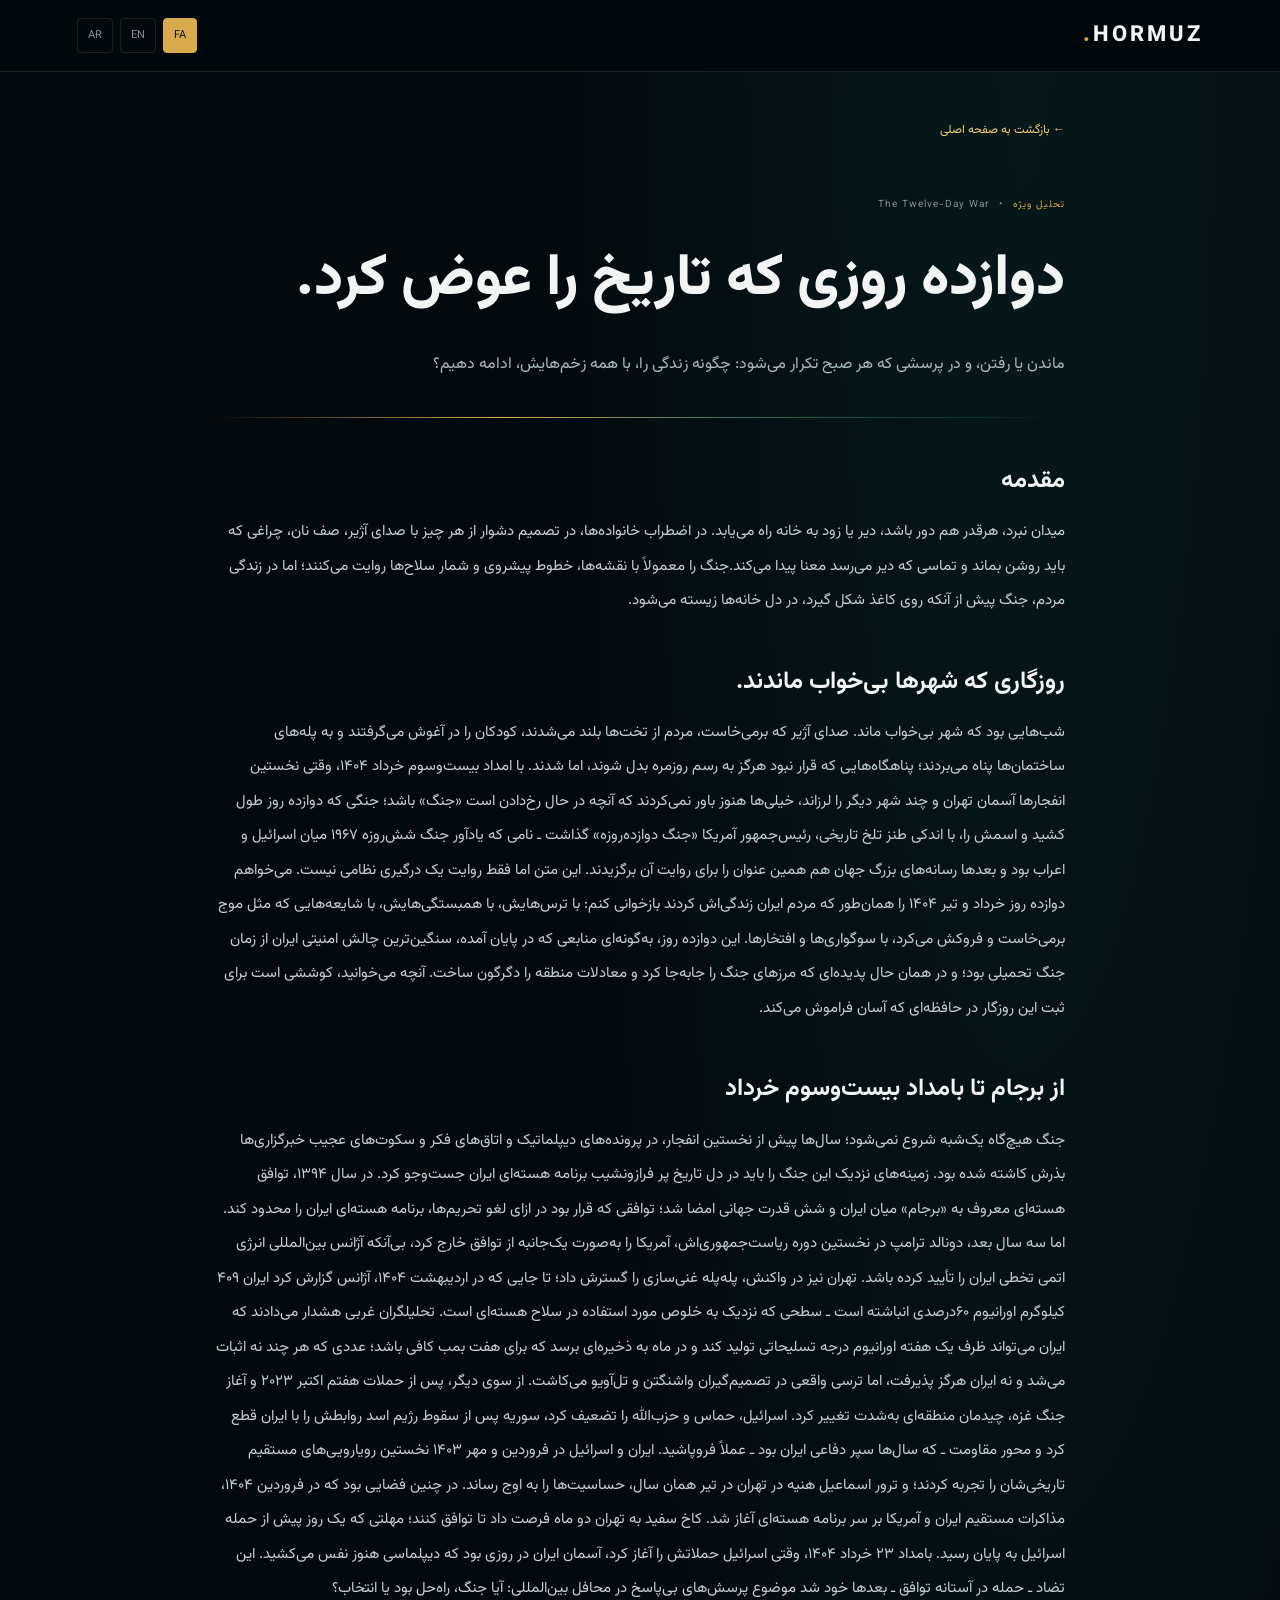
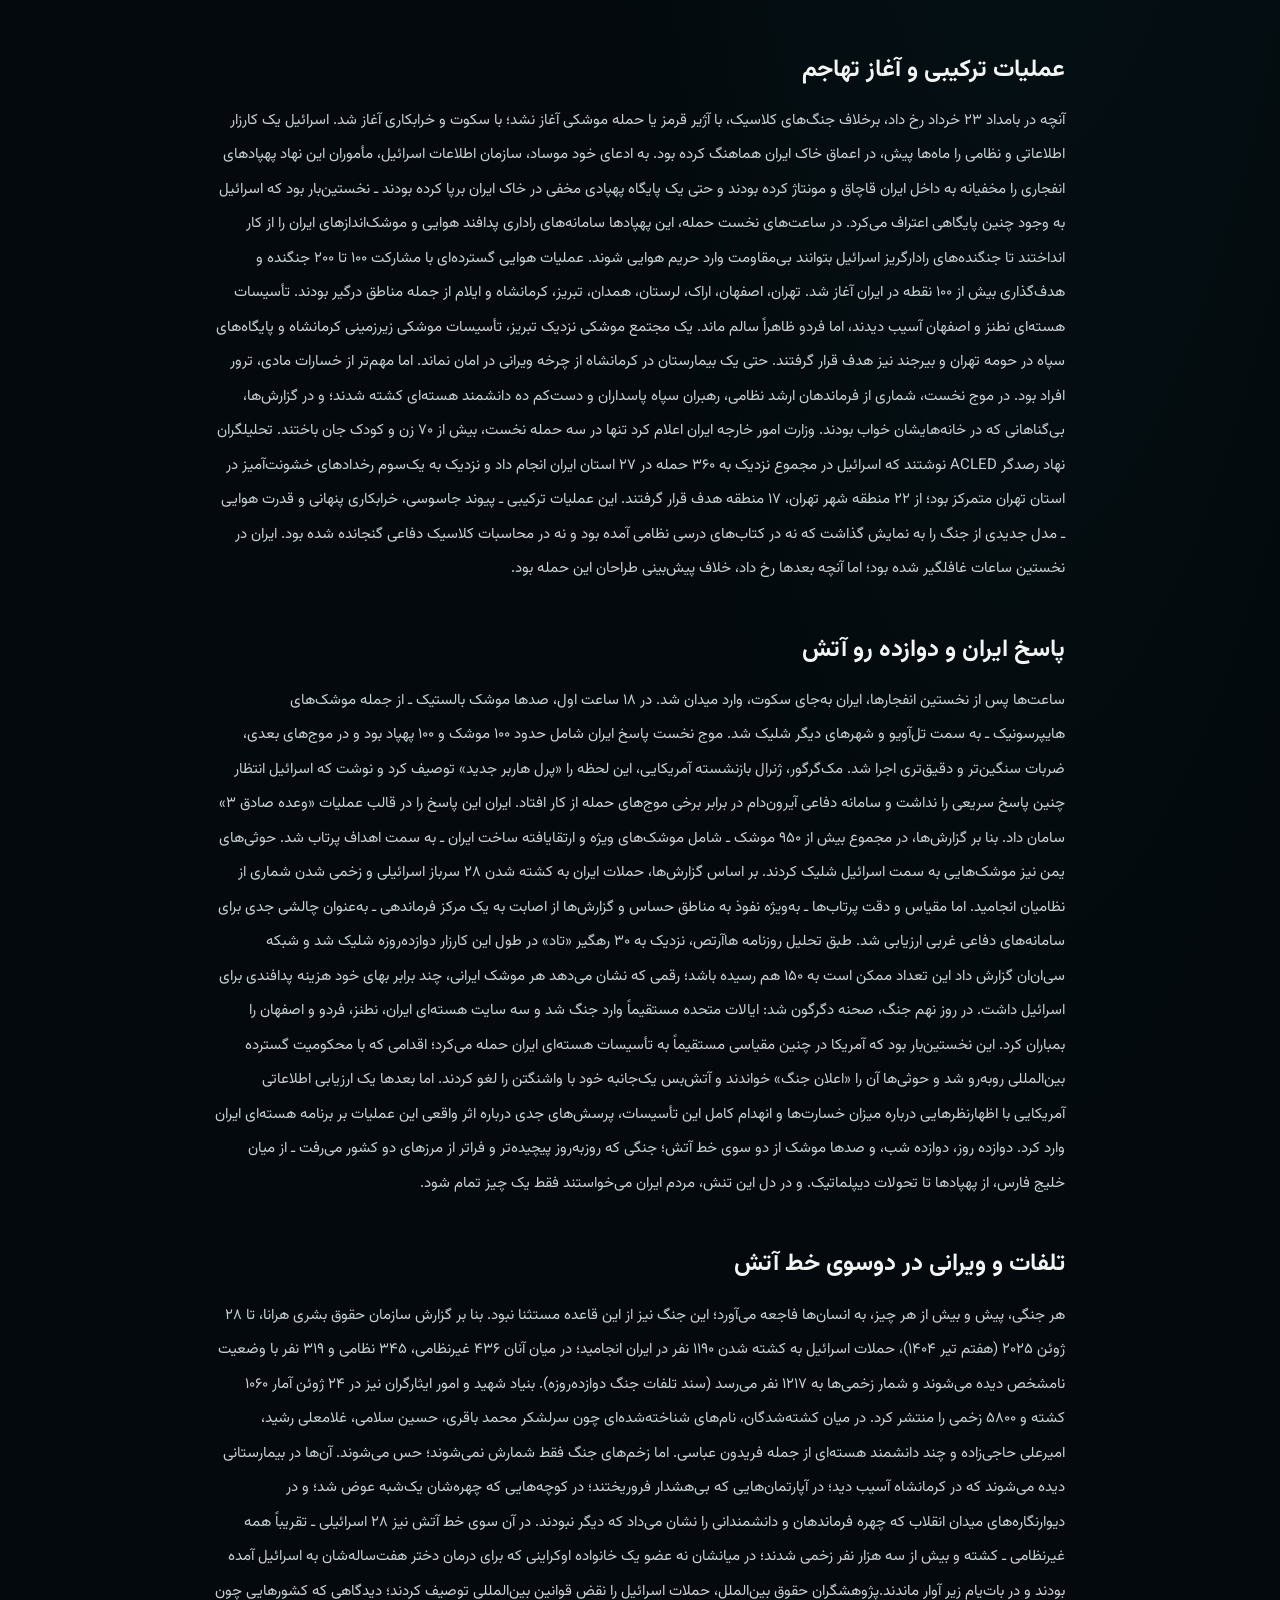
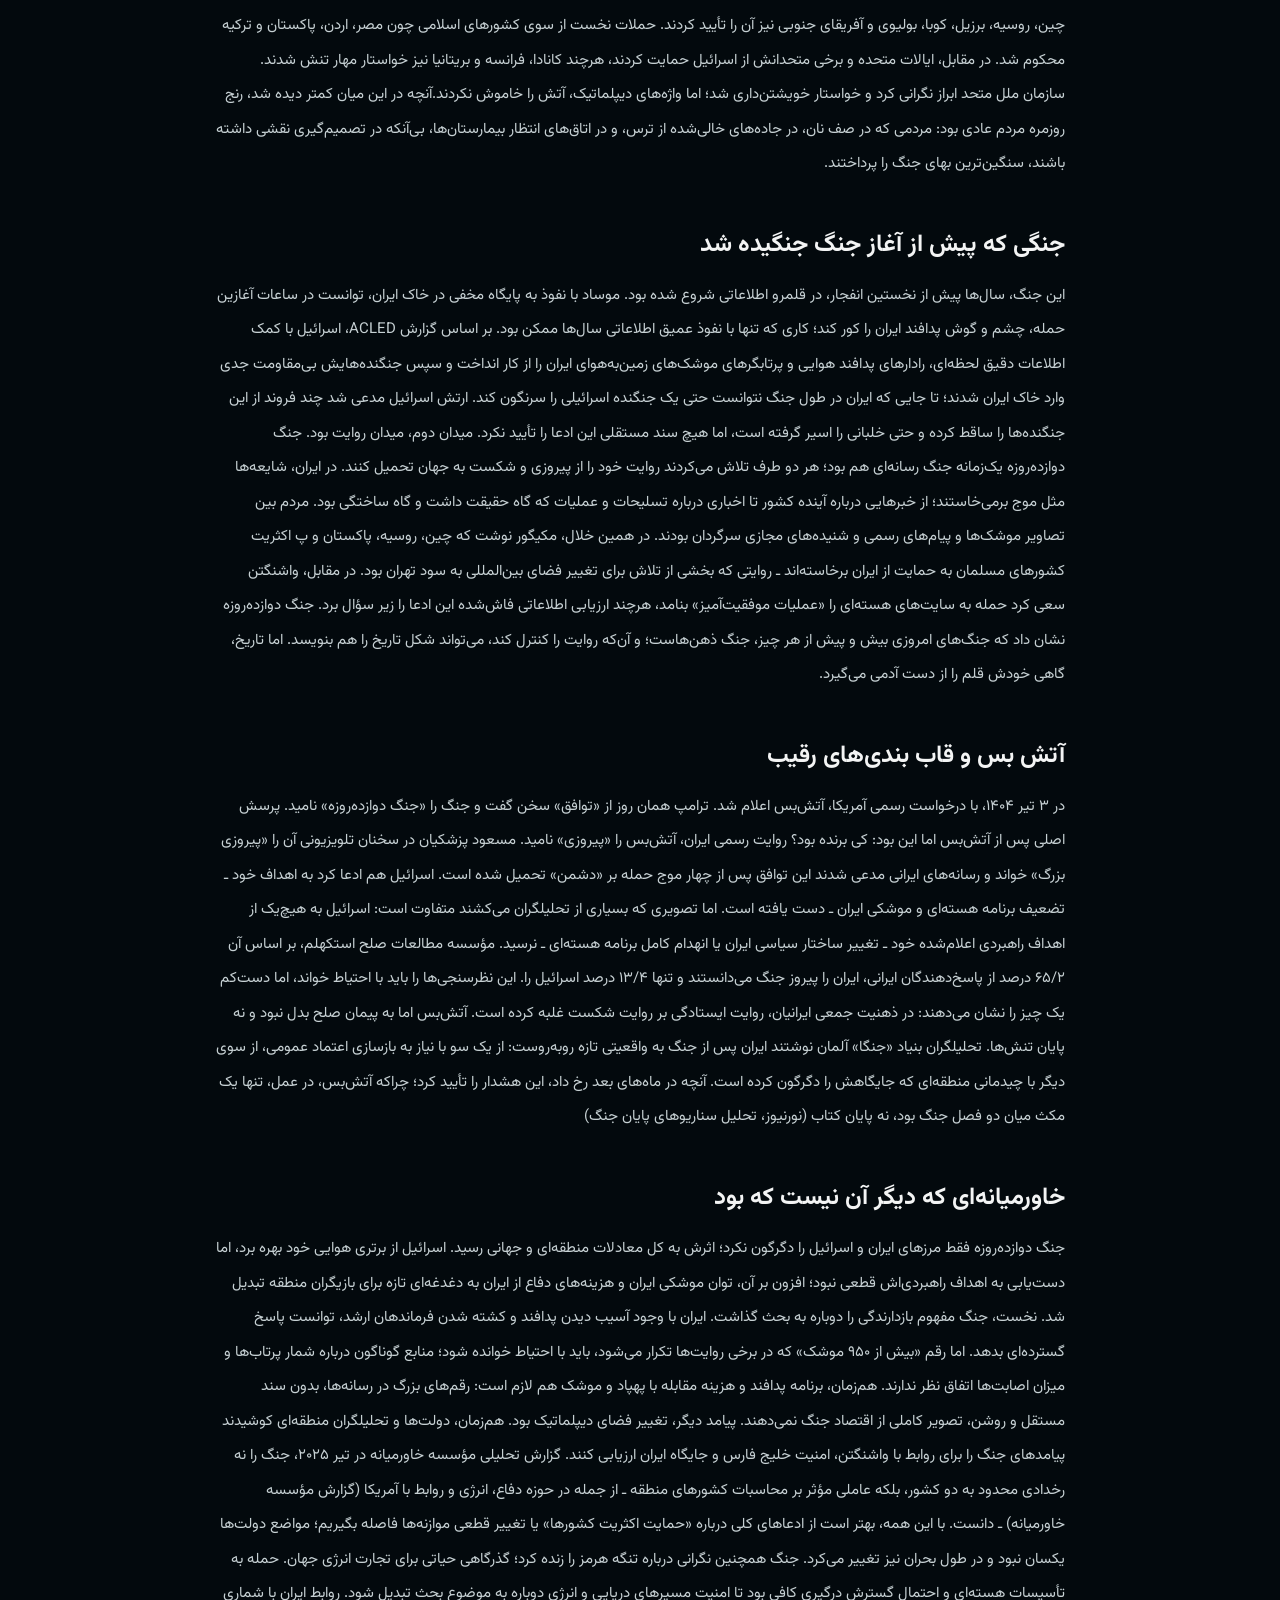
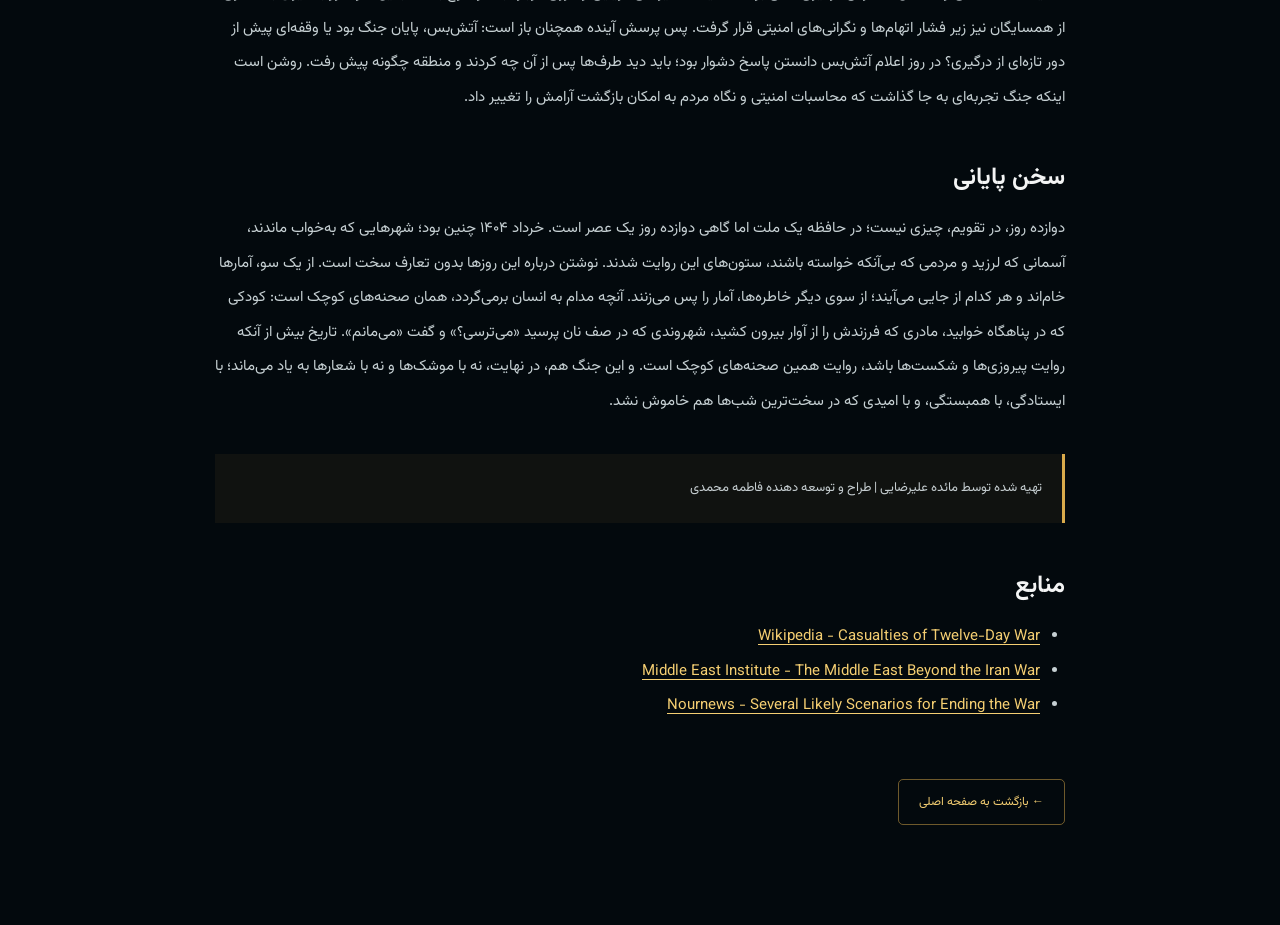
==== article.html @ 8a6ab919 "first commit" ====
<!DOCTYPE html>
<html lang="fa" dir="rtl">
<head>
    <meta charset="UTF-8">
    <meta name="viewport" content="width=device-width, initial-scale=1.0">

    <title>HORMUZ — Special Report</title>

    <link rel="stylesheet" href="style.css">
    <link rel="stylesheet" href="article.css">
</head>

<body class="article-page">

    <header class="article-navbar">
        <a href="index.html" class="article-logo">
            HORMUZ<span>.</span>
        </a>

        <div class="article-languages">
            <button type="button" data-article-lang="fa">FA</button>
            <button type="button" data-article-lang="en">EN</button>
            <button type="button" data-article-lang="ar">AR</button>
        </div>
    </header>

    <main class="article-main">

        <a href="index.html#deep-dive"
           class="article-back"
           data-article-back>
            ← بازگشت به صفحه اصلی
        </a>

        <div class="article-meta">
            <span data-article-category>تحلیل ویژه</span>
         <span>•</span>
            <span>The Twelve-Day War</span>
        </div>

        <h1 data-article-title>
            .دوازده روزی که تاریخ را عوض کرد.
        </h1>

        <p class="article-lead" data-article-lead>
             ﻣﺎﻧﺪﻥ ﯾﺎ ﺭﻓﺘﻦ، ﻭ ﺩﺭ ﭘﺮﺳﺸﯽ ﮐﻪ ﻫﺮ ﺻﺒﺢ ﺗﮑﺮﺍﺭ ﻣﯽﺷﻮﺩ: ﭼﮕﻮﻧﻪ ﺯﻧﺪﮔﯽ ﺭﺍ، ﺑﺎ ﻫﻤﻪ ﺯﺧﻢﻫﺎﯾﺶ، ﺍﺩﺍﻣﻪ ﺩﻫﯿﻢ؟
        </p>
        
        
        <div class="article-divider"></div>

        <article class="article-body">

            <h2 data-article-heading-1>مقدمه</h2>

            <p data-article-paragraph-1>
                میدان نبرد، هرقدر هم دور باشد، دیر یا زود به خانه راه می‌یابد. در اضطراب خانواده‌ها، در تصمیم دشوار از هر چیز با صدای آژیر، صف نان، چراغی که باید روشن بماند و تماسی که دیر می‌رسد معنا پیدا می‌کند.جنگ را معمولاً با نقشه‌ها، خطوط پیشروی و شمار سلاح‌ها روایت می‌کنند؛ اما در زندگی مردم، جنگ پیش از آنکه روی کاغذ شکل گیرد، در دل خانه‌ها زیسته می‌شود.

            </p>

            <h2 data-article-heading-2>
                روزگاری که شهرها بی‌خواب ماندند 
            </h2>

            <p data-article-paragraph-2>
                  شب‌هایی بود که شهر بی‌خواب ماند. صدای آژیر که برمی‌خاست، مردم از تخت‌ها بلند می‌شدند، کودکان را در آغوش می‌گرفتند و به پله‌های ساختمان‌ها پناه می‌بردند؛ پناهگاه‌هایی که قرار نبود هرگز به رسم روزمره بدل شوند، اما شدند. با امداد بیست‌وسوم خرداد ۱۴۰۴، وقتی نخستین انفجارها آسمان تهران و چند شهر دیگر را لرزاند، خیلی‌ها هنوز باور نمی‌کردند که آنچه در حال رخ‌دادن است «جنگ» باشد؛ جنگی که دوازده روز طول کشید و اسمش را، با اندکی طنز تلخ تاریخی، رئیس‌جمهور آمریکا «جنگ دوازده‌روزه» گذاشت ـ نامی که یادآور جنگ شش‌روزه ۱۹۶۷ میان اسرائیل و اعراب بود و بعدها رسانه‌های بزرگ جهان هم همین عنوان را برای روایت آن برگزیدند. این متن اما فقط روایت یک درگیری نظامی نیست. می‌خواهم دوازده روز خرداد و تیر ۱۴۰۴ را همان‌طور که مردم ایران زندگی‌اش کردند بازخوانی کنم: با ترس‌هایش، با همبستگی‌هایش، با شایعه‌هایی که مثل موج برمی‌خاست و فروکش می‌کرد، با سوگواری‌ها و افتخارها. این دوازده روز، به‌گونه‌ای منابعی که در پایان آمده، سنگین‌ترین چالش امنیتی ایران از زمان جنگ تحمیلی بود؛ و در همان حال پدیده‌ای که مرزهای جنگ را جابه‌جا کرد و معادلات منطقه را دگرگون ساخت. آنچه می‌خوانید، کوششی است برای ثبت این روزگار در حافظه‌ای که آسان فراموش می‌کند.             </p>

            <h2 data-article-heading-3>
                از برجام تا بامداد بیست و سوم خرداد
            </h2>

            <p data-article-paragraph-3>
 جنگ هیچ‌گاه یک‌شبه شروع نمی‌شود؛ سال‌ها پیش از نخستین انفجار، در پرونده‌های دیپلماتیک و اتاق‌های فکر و سکوت‌های عجیب خبرگزاری‌ها بذرش کاشته شده بود. زمینه‌های نزدیک این جنگ را باید در دل تاریخ پر فرازونشیب برنامه هسته‌ای ایران جست‌وجو کرد. در سال ۱۳۹۴، توافق هسته‌ای معروف به «برجام» میان ایران و شش قدرت جهانی امضا شد؛ توافقی که قرار بود در ازای لغو تحریم‌ها، برنامه هسته‌ای ایران را محدود کند. اما سه سال بعد، دونالد ترامپ در نخستین دوره ریاست‌جمهوری‌اش، آمریکا را به‌صورت یک‌جانبه از توافق خارج کرد، بی‌آنکه آژانس بین‌المللی انرژی اتمی تخطی ایران را تأیید کرده باشد. تهران نیز در واکنش، پله‌پله غنی‌سازی را گسترش داد؛ تا جایی که در اردیبهشت ۱۴۰۴، آژانس گزارش کرد ایران ۴۰۹ کیلوگرم اورانیوم ۶۰درصدی انباشته است ـ سطحی که نزدیک به خلوص مورد استفاده در سلاح هسته‌ای است. تحلیلگران غربی هشدار می‌دادند که ایران می‌تواند ظرف یک هفته اورانیوم درجه تسلیحاتی تولید کند و در ماه به ذخیره‌ای برسد که برای هفت بمب کافی باشد؛ عددی که هر چند نه اثبات می‌شد و نه ایران هرگز پذیرفت، اما ترسی واقعی در تصمیم‌گیران واشنگتن و تل‌آویو می‌کاشت. از سوی دیگر، پس از حملات هفتم اکتبر ۲۰۲۳ و آغاز جنگ غزه، چیدمان منطقه‌ای به‌شدت تغییر کرد. اسرائیل، حماس و حزب‌الله را تضعیف کرد، سوریه پس از سقوط رژیم اسد روابطش را با ایران قطع کرد و محور مقاومت ـ که سال‌ها سپر دفاعی ایران بود ـ عملاً فروپاشید. ایران و اسرائیل در فروردین و مهر ۱۴۰۳ نخستین رویارویی‌های مستقیم تاریخی‌شان را تجربه کردند؛ و ترور اسماعیل هنیه در تهران در تیر همان سال، حساسیت‌ها را به اوج رساند. در چنین فضایی بود که در فروردین ۱۴۰۴، مذاکرات مستقیم ایران و آمریکا بر سر برنامه هسته‌ای آغاز شد. کاخ سفید به تهران دو ماه فرصت داد تا توافق کنند؛ مهلتی که یک روز پیش از حمله اسرائیل به پایان رسید. بامداد ۲۳ خرداد ۱۴۰۴، وقتی اسرائیل حملاتش را آغاز کرد، آسمان ایران در روزی بود که دیپلماسی هنوز نفس می‌کشید. این تضاد ـ حمله در آستانه توافق ـ بعدها خود شد موضوع پرسش‌های بی‌پاسخ در محافل بین‌المللی: آیا جنگ، راه‌حل بود یا انتخاب؟            </p>
            
            <h2 data-article-heading-4>پیامدهای اقتصادی و انسانی</h2>
            
          <p data-article-paragraph-4>
                اینجا پیامدهای احتمالی اختلال در حمل‌ونقل دریایی،
                تجارت، انرژی و زندگی جوامع ساحلی را بررسی کن.
            </p>
            
            <h2 data-article-heading-5>پیامدهای اقتصادی و انسانی</h2>
            
          <p data-article-paragraph-5>
                اینجا پیامدهای احتمالی اختلال در حمل‌ونقل دریایی،
                تجارت، انرژی و زندگی جوامع ساحلی را بررسی کن.
            </p>
        
            <h2 data-article-heading-6>پیامدهای اقتصادی و انسانی</h2>
            
            <p data-article-paragraph-6>
                اینجا پیامدهای احتمالی اختلال در حمل‌ونقل دریایی،
                تجارت، انرژی و زندگی جوامع ساحلی را بررسی کن.
            </p>
            
            <h2 data-article-heading-7>پیامدهای اقتصادی و انسانی</h2>
            
            <p data-article-paragraph-7>
                اینجا پیامدهای احتمالی اختلال در حمل‌ونقل دریایی،
                تجارت، انرژی و زندگی جوامع ساحلی را بررسی کن.
            </p>
            
            <h2 data-article-heading-8>پیامدهای اقتصادی و انسانی</h2>
            
            <p data-article-paragraph-8>
                اینجا پیامدهای احتمالی اختلال در حمل‌ونقل دریایی،
                تجارت، انرژی و زندگی جوامع ساحلی را بررسی کن.
            </p>
            
            <h2 data-article-heading-9>پیامدهای اقتصادی و انسانی</h2>
            
            <p data-article-paragraph-9>
                اینجا پیامدهای احتمالی اختلال در حمل‌ونقل دریایی،
                تجارت، انرژی و زندگی جوامع ساحلی را بررسی کن.
            </p>

            <h2 data-article-heading-10>پیامدهای اقتصادی و انسانی</h2>
            
            <p data-article-paragraph-10>
                اینجا پیامدهای احتمالی اختلال در حمل‌ونقل دریایی،
                تجارت، انرژی و زندگی جوامع ساحلی را بررسی کن.
            </p>



















            <div class="article-note" data-article-note> نویسنده: مائده علیرضایی            </div>

            <h2 data-article-sources-title>منابع</h2>

            <ul>
                <li>
                    <a>
                        Wikipedia - Casualties of Twelve-Day War
                    </a>
                </li>
                <li>
                    <a>
                        Middle East Institute - The Middle East Beyond the Iran War
                    </a>
                </li>
                                <li>
                    <a>
                        Nournews - Several Likely Scenarios for Ending the War
                    </a>
                </li>
            </ul>

        </article>

        <a href="index.html#deep-dive"
           class="article-back-bottom"
           data-article-back>
            بازگشت به صفحه اصلی
        </a>

    </main>

    <script src="article.js"></script>

</body>
</html>
---- style.css ----
@import url('https://fonts.googleapis.com/css2?family=Vazirmatn:wght@300;400;500;600;700;800&display=swap');

:root {
    --bg: #03090d;
    --bg2: #07141a;
    --card: #09181f;
    --gold: #d9aa4b;
    --gold-light: #f4ce72;
    --cyan: #35d9d0;
    --red: #ff3e46;
    --white: #f3f4f4;
    --muted: #82939a;
    --border: rgba(255,255,255,.10);
}

* {
    margin: 0;
    padding: 0;
    box-sizing: border-box;
}

html {
    scroll-behavior: smooth;
}

body {
    background: var(--bg);
    color: var(--white);
    font-family: 'Vazirmatn', sans-serif;
    overflow-x: hidden;
}

body.intro-active {
    overflow: hidden;
}

a {
    color: inherit;
    text-decoration: none;
}

button {
    font-family: inherit;
}


/* ================= INTRO ================= */

#intro {
    position: fixed;
    inset: 0;
    z-index: 9999;
    background:
        radial-gradient(circle at 50% 50%, rgba(15,90,91,.25), transparent 35%),
        #02070a;
    display: flex;
    align-items: center;
    justify-content: center;
    overflow: hidden;
}

#intro.hide {
    animation: introOut 1.2s forwards;
}

@keyframes introOut {
    0% {
        opacity: 1;
        transform: scale(1);
    }

    100% {
        opacity: 0;
        transform: scale(1.15);
        visibility: hidden;
    }
}

.intro-grid {
    position: absolute;
    inset: -50%;
    opacity: .18;

    background-image:
        linear-gradient(rgba(52,218,208,.15) 1px, transparent 1px),
        linear-gradient(90deg, rgba(52,218,208,.15) 1px, transparent 1px);

    background-size: 50px 50px;

    transform: perspective(500px) rotateX(60deg);
    animation: gridMove 10s linear infinite;
}

@keyframes gridMove {
    from {
        transform: perspective(500px) rotateX(60deg) translateY(0);
    }

    to {
        transform: perspective(500px) rotateX(60deg) translateY(50px);
    }
}

.intro-map {
    position: absolute;
    width: 800px;
    height: 500px;

    background:
        radial-gradient(circle at 50% 50%, rgba(0,220,210,.25), transparent 30%),
        radial-gradient(circle at 70% 40%, rgba(220,170,70,.15), transparent 30%);

    filter: blur(2px);
}

.intro-orbit {
    position: absolute;
    border: 1px solid rgba(217,170,75,.4);
    border-radius: 50%;
    left: 50%;
    top: 50%;
    transform: translate(-50%,-50%);
}

.orbit-1 {
    width: 220px;
    height: 220px;
    animation: orbit 8s linear infinite;
}

.orbit-2 {
    width: 380px;
    height: 380px;
    border-color: rgba(53,217,208,.2);
    animation: orbit 14s linear infinite reverse;
}

.orbit-3 {
    width: 600px;
    height: 600px;
    border-color: rgba(217,170,75,.08);
    animation: orbit 20s linear infinite;
}

@keyframes orbit {
    to {
        transform: translate(-50%,-50%) rotate(360deg);
    }
}

.intro-content {
    position: relative;
    z-index: 5;
    text-align: center;
    width: min(600px, 90%);
}

.intro-mini {
    font-size: 11px;
    letter-spacing: 3px;
    color: var(--muted);
    margin-bottom: 28px;
}

.pulse-dot,
.live-label span {
    display: inline-block;
    width: 7px;
    height: 7px;
    background: var(--red);
    border-radius: 50%;
    margin-left: 8px;
    animation: pulse 1.2s infinite;
}

@keyframes pulse {
    50% {
        opacity: .25;
        transform: scale(.7);
    }
}

.intro-title {
    display: flex;
    flex-direction: column;
}

.intro-small {
    color: var(--gold);
    font-size: 30px;
    letter-spacing: 10px;
}

.intro-main {
    font-size: clamp(65px, 13vw, 130px);
    font-weight: 800;
    line-height: .9;
    letter-spacing: 5px;
    color: white;
    text-shadow:
        0 0 30px rgba(217,170,75,.3),
        0 0 80px rgba(53,217,208,.15);
}

#introSubtitle {
    margin-top: 30px;
    color: #cbd3d5;
    font-size: 18px;
}

.intro-line {
    width: min(450px, 80%);
    height: 3px;
    background: rgba(255,255,255,.1);
    margin: 35px auto 10px;
    overflow: hidden;
}

#loadingBar {
    height: 100%;
    width: 0;
    background: linear-gradient(90deg, var(--cyan), var(--gold));
    box-shadow: 0 0 15px var(--gold);
}

.loading-percent {
    font-size: 12px;
    color: var(--gold);
}

.intro-scroll {
    position: absolute;
    bottom: 30px;
    text-align: center;
    color: #73838a;
    font-size: 11px;
}

.intro-scroll span {
    display: block;
    width: 18px;
    height: 30px;
    border: 1px solid #64767c;
    border-radius: 15px;
    margin: auto;
    position: relative;
}

.intro-scroll span::after {
    content: "";
    position: absolute;
    width: 3px;
    height: 7px;
    background: var(--gold);
    border-radius: 3px;
    left: 7px;
    top: 5px;
    animation: scrollDot 1.5s infinite;
}

@keyframes scrollDot {
    to {
        top: 17px;
        opacity: 0;
    }
}


/* ================= NAVBAR ================= */

.navbar {
    height: 78px;
    display: flex;
    align-items: center;
    justify-content: space-between;
    padding: 0 5%;
    border-bottom: 1px solid var(--border);
    background: rgba(3,9,13,.88);
    backdrop-filter: blur(20px);
    position: sticky;
    top: 0;
    z-index: 100;
}

.logo,
.footer-logo {
    font-weight: 800;
    letter-spacing: 4px;
    font-size: 22px;
}

.logo span,
.footer-logo span {
    color: var(--gold);
}

.navbar nav {
    display: flex;
    gap: 25px;
    font-size: 12px;
    color: #9ca9ad;
}

.navbar nav a {
    transition: .3s;
}

.navbar nav a:hover {
    color: var(--gold);
}

.languages {
    display: flex;
    gap: 6px;
}

.languages button {
    width: 38px;
    height: 32px;
    background: transparent;
    color: #879499;
    border: 1px solid var(--border);
    border-radius: 5px;
    cursor: pointer;
    font-size: 10px;
}

.languages button.active {
    background: var(--gold);
    color: #111;
    border-color: var(--gold);
}


/* ================= HERO ================= */

.hero {
    min-height: 600px;
    position: relative;
    margin-bottom: 10px;
    display: flex;
    align-items: center;
    overflow: hidden;
    background-image: url(image/main.jpg);
  /*  background:
        radial-gradient(circle at 70% 40%, rgba(24,117,119,.22), transparent 30%),
        linear-gradient(120deg, #02080c, #06171d);
*/}



.hero::before {
    content: "";
    position: absolute;
    inset: 0;
    opacity: .15;
    background-image:
        linear-gradient(rgba(255,255,255,.08) 1px, transparent 1px),
        linear-gradient(90deg, rgba(255,255,255,.08) 1px, transparent 1px);
    background-size: 70px 70px;
}

.hero-map {
    position: absolute;
    width: 900px;
    height: 600px;
    right: -150px;
    top: 0;

    background:
        radial-gradient(ellipse at center, rgba(22,122,120,.35), transparent 55%);

    transform: rotate(-12deg);
    animation: mapFloat 7s ease-in-out infinite alternate;
}

@keyframes mapFloat {
    to {
        transform: rotate(-8deg) translateY(-20px);
    }
}

.hero-content {
    position: relative;
    z-index: 4;
    width: min(760px, 90%);
    margin-right: 8%;
    animation: heroIn 1.5s .4s both;
}

@keyframes heroIn {
    from {
        opacity: 0;
        transform: translateY(30px);
    }

    to {
        opacity: 1;
        transform: translateY(0);
    }
}

.live-label {
    font-size: 10px;
    letter-spacing: 1px;
    color: var(--red);
    margin-bottom: 25px;
}

.hero h1 {
    font-size: clamp(45px, 7vw, 90px);
    line-height: 1;
    font-weight: 800;
}

.hero h1 strong {
    display: block;
    color: var(--gold);
    margin-top: 20px;
}

.hero p {
    max-width: 670px;
    margin-top: 30px;
    color: #aeb9bc;
    line-height: 2;
    font-size: 15px;
}

.hero-buttons {
    display: flex;
    gap: 15px;
    margin-top: 35px;
}

.btn {
    padding: 14px 25px;
    border-radius: 5px;
    font-size: 12px;
    transition: .3s;
}

.btn.gold {
    background: var(--gold);
    color: #111;
}

.btn.outline {
    border: 1px solid rgba(217,170,75,.5);
    color: var(--gold-light);
}

.btn:hover {
    transform: translateY(-4px);
}

.hero-route {
    position: absolute;
    right: 10%;
    bottom: 20%;
    width: 500px;
    height: 200px;
    opacity: .5;
}

.route-line {
    height: 1px;
    width: 100%;
    background: linear-gradient(90deg, transparent, var(--gold), var(--cyan), transparent);
    transform: rotate(-15deg);
}

.route-point {
    position: absolute;
    width: 9px;
    height: 9px;
    background: var(--gold);
    border-radius: 50%;
    box-shadow: 0 0 20px var(--gold);
    animation: routePulse 2s infinite;
}

.point-a {
    right: 10%;
    top: 20%;
}

.point-b {
    right: 50%;
    top: 35%;
    animation-delay: .6s;
}

.point-c {
    right: 85%;
    top: 55%;
    animation-delay: 1.2s;
}

@keyframes routePulse {
    50% {
        transform: scale(1.8);
        opacity: .4;
    }
}


/* ================= SECTIONS ================= */

.section {
    padding: 60px 6%;
    max-width: 1500px;
    max-width: 1500px;
   transform: translateY(-60px);
}

.section-heading {
    display: flex;
    align-items: end;
    justify-content: space-between;
    transform: translateY(-10px);
}

.eyebrow {
    color: var(--gold);
    font-size: 10px;
    letter-spacing: 3px;
}

.section h2 {
    margin-top: 12px;
    font-size: clamp(28px, 4vw, 48px);
}

.date-badge {
    border: 1px solid var(--border);
    padding: 9px 15px;
    color: var(--muted);
    font-size: 10px;
}



 /* مخصفی در دسکتاپ*/
.mobile-eyebrow {
    display: none !important;
}
   /*نمایش فقط در موبایل  */
@media screen and (max-width: 768px) {
    .mobile-eyebrow {
        display: block !important;
    }
}  
@media screen and (min-width: 769px) {
    .date-badge {
        display: none;
    }
    .news-heading-title h2 {
        display: none;
    }
}



/* ================= NEWS ================= */

.news-grid {
    display: grid;
    grid-template-columns: repeat(4, 1fr);
    gap: 15px;
}

.news-card {
    background: linear-gradient(145deg, #091920, #061015);
    border: 1px solid var(--border);
    border-radius: 8px;
    padding: 23px;
    min-height: 330px;
    position: relative;
    overflow: hidden;
    transition: .4s;
}

.news-card::before {
    content: "";
    position: absolute;
    width: 150px;
    height: 150px;
    border-radius: 50%;
    background: rgba(53,217,208,.08);
    filter: blur(30px);
    top: -70px;
    right: -50px;
}

.news-card:hover {
    transform: translateY(-8px);
    border-color: rgba(217,170,75,.5);
}

.news-card.danger {
    border-color: rgba(255,62,70,.4);
}

.card-top {
    display: flex;
    justify-content: space-between;
    color: var(--muted);
    font-size: 9px;
}

.red-dot {
    width: 6px;
    height: 6px;
    border-radius: 50%;
    background: var(--red);
}

.news-icon {
    font-size: 35px;
    margin: 30px 0 20px;
    color: var(--gold);
}

.news-card h3 {
    font-size: 17px;
    line-height: 1.7;
}

.news-card p {
    margin-top: 15px;
    color: var(--muted);
    font-size: 12px;
    line-height: 1.9;
}

.tag {
    display: inline-block;
    margin-top: 20px;
    padding: 5px 9px;
    border: 1px solid currentColor;
    border-radius: 3px;
    font-size: 8px;
}

.tag.red {
    color: var(--red);
}

.tag.blue {
    color: var(--cyan);
}

.tag.warning {
    color: #e5a949;
}

.gold-tag {
    color: var(--gold);
}


/* ================= TIMELINE ================= */

.timeline {
    position: relative;
    max-width: 950px;
    margin: auto;
}

.timeline::before {
    content: "";
    position: absolute;
    right: 18px;
    top: 0;
    bottom: 0;
    width: 1px;
    background: linear-gradient(var(--gold), var(--cyan), var(--red));
}

.timeline-item {
    display: grid;
    grid-template-columns: 55px 1fr;
    gap: 25px;
    position: relative;
    margin-bottom: 50px;
    opacity: .6;
    transition: .5s;
}

.timeline-item.show {
    opacity: 1;
}

.timeline-dot {
    width: 37px;
    height: 37px;
    border: 1px solid var(--gold);
    border-radius: 50%;
    background: var(--bg);
    color: var(--gold);
    display: flex;
    align-items: center;
    justify-content: center;
    font-size: 10px;
    z-index: 2;
}

.timeline-item.active .timeline-dot {
    background: var(--gold);
    color: #111;
    box-shadow: 0 0 25px rgba(217,170,75,.4);
}

.timeline-content span {
    color: var(--gold);
    font-size: 10px;
}

.timeline-content h3 {
    margin: 7px 0;
    font-size: 19px;
}

.timeline-content p {
    color: var(--muted);
    font-size: 12px;
    line-height: 1.9;
    max-width: 700px;
}


/* ================= SOUTH ================= */

.south-section {
    max-width: 1500px;
}

.south-grid {
    display: grid;
    grid-template-columns: 1.2fr 1fr 1fr;
    gap: 15px;
}
.place-card.bandar{
        
background:
    linear-gradient(
        180deg,
        rgba(3, 12, 16, 0.25) 0%,
        rgba(3, 12, 16, 0.45) 45%,
        rgba(3, 12, 16, 0.92) 100%
    ),
    url("image/bandar.jpg") center / cover no-repeat;
}
    .place-card.qeshm{
       background:
    linear-gradient(
        180deg,
        rgba(3, 12, 16, 0.25) 0%,
        rgba(3, 12, 16, 0.45) 45%,
        rgba(3, 12, 16, 0.92) 100%
    ),
    url("image/qeshm.jpg") center / cover no-repeat; 
    }
    .place-card.jask{
    background:
    linear-gradient(
        180deg,
        rgba(3, 12, 16, 0.25) 0%,
        rgba(3, 12, 16, 0.45) 45%,
        rgba(3, 12, 16, 0.92) 100%
    ),
    url("image/jask.jpg") center / cover no-repeat;    
    }
.place-card {
    min-height: 390px;
    border-radius: 8px;
    overflow: hidden;
    position: relative;
    border: 1px solid var(--border);
}
/*.place-card::before {
    content: "";
    position: absolute;
    inset: 0;
    background:
        linear-gradient(180deg, transparent 25%, rgba(0,0,0,.9));
}

.place-card::after {
    content: "";
    position: absolute;
    inset: 25%;
    border: 1px solid rgba(217,170,75,.18);
    border-radius: 50%;
    animation: orbit 15s linear infinite;
}
*/
.place-content {
    position: absolute;
    bottom: 30px;
    right: 30px;
    left: 30px;
    z-index: 2;
}

.place-content span {
    color: var(--gold);
    font-size: 10px;
    letter-spacing: 2px;
}

.place-content h3 {
    font-size: 30px;
    margin: 8px 0;
}

.place-content p {
    color: #a7b3b6;
    font-size: 12px;
    line-height: 1.8;
}

.resilience-box {
    margin-top: 20px;
    padding: 30px;
    display: flex;
    align-items: center;
    gap: 25px;
    border: 1px solid rgba(53,217,208,.2);
    background: linear-gradient(100deg, rgba(16,71,76,.3), rgba(3,12,16,.7));
    border-radius: 8px;
}

.resilience-symbol {
    width: 60px;
    height: 60px;
    border: 1px solid var(--gold);
    border-radius: 50%;
    display: flex;
    justify-content: center;
    align-items: center;
    color: var(--gold);
    font-size: 25px;
}

.resilience-box h3 {
    font-size: 20px;
}

.resilience-box p {
    color: var(--muted);
    font-size: 13px;
    margin-top: 8px;
}


/* ================= NUMBERS ================= */

.numbers-section {
    background:
        radial-gradient(circle at 50% 50%, rgba(15,70,74,.15), transparent 50%);
}

.numbers-grid {
    display: grid;
    grid-template-columns: repeat(4, 1fr);
    gap: 15px;
}

.number-card {
    padding: 30px;
    min-height: 250px;
    background: #07151b;
    border: 1px solid var(--border);
    border-radius: 8px;
    text-align: center;
}

.number-icon {
    display: block;
    color: var(--gold);
    font-size: 22px;
}

.number-card strong {
    display: block;
    font-size: 45px;
    color: var(--cyan);
    margin: 15px 0;
}

.number-card h3 {
    font-size: 14px;
}

.number-card p {
    margin-top: 10px;
    color: var(--muted);
    font-size: 11px;
    line-height: 1.7;
}

.red-number strong {
    color: var(--red);
} 

/* ================= ACTORS ================= */

.actors-grid {
    display: grid;
    grid-template-columns: repeat(3,1fr);
    gap: 15px;
}

.actor {
    padding: 30px;
    border: 1px solid var(--border);
    border-radius: 8px;
    min-height: 330px;
    position: relative;
    overflow: hidden;
}

.actor::after {
    content: "";
    position: absolute;
    width: 180px;
    height: 180px;
    border-radius: 50%;
    right: -70px;
    top: -70px;
    background: rgba(53,217,208,.08);
    filter: blur(25px);
}

.actor.iran {
    border-color: rgba(39,170,116,.25);
}

.actor.usa {
    border-color: rgba(70,110,210,.25);
}

.actor.israel {
    border-color: rgba(120,90,190,.25);
}

.flag {
    font-size: 35px;
}

.actor h3 {
    font-size: 25px;
    margin: 12px 0 20px;
}

.actor ul {
    padding-right: 18px;
}

.actor li {
    color: var(--muted);
    font-size: 12px;
    line-height: 2;
    margin-bottom: 8px;
}

.fact-check {
    display: flex;
    align-items: center;
    gap: 20px;
    margin-top: 20px;
    padding: 25px;
    border: 1px solid rgba(217,170,75,.25);
    border-radius: 8px;
    background: rgba(217,170,75,.04);
}

.fact-check > span {
    width: 45px;
    height: 45px;
    border: 1px solid var(--gold);
    border-radius: 50%;
    display: flex;
    align-items: center;
    justify-content: center;
    color: var(--gold);
}

.fact-check h3 {
    font-size: 15px;
}

.fact-check p {
    color: var(--muted);
    font-size: 11px;
    margin-top: 5px;
}


/* ================= CIVILIAN ================= */

.civilian-section {
    max-width: none;
    min-height: 400px;
    display: flex;
    align-items: center;

    background:
        linear-gradient(90deg, rgba(2,8,11,.9), rgba(2,8,11,.5)),
        radial-gradient(circle at 70% 50%, rgba(217,170,75,.15), transparent 35%);
        
}


.civilian-content {
    max-width: 850px;
}

.civilian-content h2 {
    font-size: clamp(35px,6vw,70px);
    margin: 20px 0;
}

.civilian-content p {
    color: var(--muted);
    line-height: 2;
    font-size: 15px;
}


/* ================= SOURCES ================= */

.sources-grid {
    display: grid;
    grid-template-columns: repeat(3,1fr);
    gap: 12px;
}

.source {
    padding: 25px;
    border: 1px solid var(--border);
    background: #071219;
    border-radius: 6px;
}

.source strong {
    color: var(--gold);
    display: block;
    font-size: 15px;
    letter-spacing: 2px;
}

.source span {
    color: var(--muted);
    font-size: 10px;
}

.last-update {
    margin-top: 30px;
    display: flex;
    align-items: center;
    gap: 10px;
    color: var(--muted);
    font-size: 10px;
}

.last-update span {
    width: 6px;
    height: 6px;
    border-radius: 50%;
    background: var(--cyan);
}


/* ================= FOOTER ================= */

footer {
    border-top: 1px solid var(--border);
    padding: 40px 6%;
    display: flex;
    align-items: center;
    justify-content: space-between;
    color: var(--muted);
    font-size: 10px;
}

footer p {
    max-width: 400px;
}


/* ================= RTL / LTR ================= */

html[dir="ltr"] .hero-content {
    margin-right: 0;
    margin-left: 8%;
}

html[dir="ltr"] .timeline::before {
    left: 18px;
    right: auto;
}

html[dir="ltr"] .timeline-item {
    direction: ltr;
}

html[dir="ltr"] .timeline-content {
    text-align: left;
}

html[dir="ltr"] .resilience-box,
html[dir="ltr"] .fact-check {
    direction: ltr;
}

html[dir="ltr"] .actor ul {
    padding-left: 18px;
    padding-right: 0;
}


/* ================= MOBILE ================= */

@media(max-width: 900px) {

    .navbar {
        height: auto;
        min-height: 70px;
        flex-wrap: wrap;
        gap: 15px;
        padding: 15px 5%;
    }

    .navbar nav {
        order: 3;
        width: 100%;
        overflow-x: auto;
        padding-bottom: 5px;
        gap: 18px;
    }

    .news-grid,
    .numbers-grid {
        grid-template-columns: repeat(2,1fr);
    }

    .actors-grid {
        grid-template-columns: 1fr;
    }

    .south-grid {
        grid-template-columns: 1fr;
    }

    .place-card {
        min-height: 300px;
    }

    .hero {
        min-height: 600px;
    }

    .hero-content {
        margin: 0 6%;
    }

    .hero-route {
        opacity: .2;
        right: -100px;
    }

    footer {
        flex-direction: column;
        gap: 20px;
        text-align: center;
    }
}


@media(max-width: 600px) {

    .section {
        padding: 70px 5%;
    }

    .news-grid,
    .numbers-grid,
    .sources-grid {
        grid-template-columns: 1fr;
    }

    .intro-main {
        font-size: 70px;
    }

    .intro-small {
        font-size: 20px;
    }

    .hero h1 {
        font-size: 45px;
    }

    .hero p {
        font-size: 13px;
    }

    .hero-buttons {
        flex-direction: column;
    }

    .btn {
        text-align: center;
    }

    .section-heading {
        align-items: flex-start;
        gap: 20px;
        flex-direction: column;
    }

    .resilience-box,
    .fact-check {
        align-items: flex-start;
    }
}


/* ================= REDUCED MOTION ================= */

@media(prefers-reduced-motion: reduce) {

    *,
    *::before,
    *::after {
        animation-duration: .01ms !important;
        animation-iteration-count: 1 !important;
        scroll-behavior: auto !important;
    }
}

/* HORMUZ button hover & touch effects */
.hero-buttons .btn {
    transition: background-color 0.3s ease,
                color 0.3s ease,
                border-color 0.3s ease,
                box-shadow 0.3s ease;
    -webkit-tap-highlight-color: transparent;
}

/* Top button: yellow → transparent */
.hero-buttons .btn.gold:hover,
.hero-buttons .btn.gold:active {
    background: transparent !important;
    color: var(--gold) !important;
    border-color: var(--gold) !important;
    box-shadow: 0 0 18px rgba(217, 170, 70, 0.2);
}

/* Bottom button: same hover as top button */
.hero-buttons .btn.outline:hover,
.hero-buttons .btn.outline:active {
    background: transparent !important;
    color: var(--gold) !important;
    border-color: var(--gold) !important;
    box-shadow: 0 0 18px rgba(217, 170, 70, 0.2);
}

/* =========================================
   DEEP DIVE — FEATURED ARTICLE SECTION
========================================= */

.deep-dive-section {
    position: relative;
    isolation: isolate;
    overflow: hidden;
}

/* Heading */

.deep-dive-heading {
    max-width: 720px;
    margin: 0 auto 35px;
    text-align: center;
}

.deep-dive-heading h2 {
    margin-top: 14px;
    font-size: clamp(28px, 4vw, 44px);
}

.deep-dive-heading p {
    margin-top: 14px;
    color: var(--muted);
    font-size: 13px;
    line-height: 2;
}

/* Main article card */

.deep-dive-card {
    display: block;
    position: relative;
    isolation: isolate;
    overflow: hidden;

    max-width: 1000px;
    min-height: 320px;
    margin: 0 auto;

    padding: clamp(24px, 5vw, 55px);

    background:
        radial-gradient(
            ellipse at 15% 100%,
            rgba(53, 217, 208, .12),
            transparent 45%
        ),
        radial-gradient(
            ellipse at 90% 0%,
            rgba(217, 170, 75, .14),
            transparent 40%
        ),
        linear-gradient(135deg, #0a1c23, #03090d 75%);

    border: 1px solid rgba(217, 170, 75, .35);
    border-radius: 12px;

    transition:
        transform .35s ease,
        border-color .35s ease,
        box-shadow .35s ease;
}

/* Decorative frame */

.deep-dive-card::before {
    content: "";
    position: absolute;
    inset: 12px;
    z-index: -1;

    border: 1px solid rgba(255, 255, 255, .07);
    border-radius: 7px;

    pointer-events: none;
}

/* Subtle light sweep */

.deep-dive-card::after {
    content: "";
    position: absolute;
    z-index: -1;

    top: -60%;
    left: -65%;
    width: 45%;
    height: 220%;

    background: linear-gradient(
        90deg,
        transparent,
        rgba(255, 255, 255, .045),
        transparent
    );

    transform: rotate(20deg);
    transition: left .7s ease;

    pointer-events: none;
}

.deep-dive-card:hover,
.deep-dive-card:focus-visible {
    transform: translateY(-5px);
    border-color: var(--gold);
    box-shadow: 0 15px 45px rgba(0, 0, 0, .25);
}

.deep-dive-card:hover::after,
.deep-dive-card:focus-visible::after {
    left: 125%;
}

/* Top line */

.deep-dive-topline {
    display: flex;
    align-items: center;
    justify-content: space-between;
    gap: 15px;

    padding-bottom: 18px;
    border-bottom: 1px solid rgba(255, 255, 255, .10);

    color: var(--muted);
    font-size: 10px;
    letter-spacing: 1.5px;
}

.deep-dive-label {
    display: inline-flex;
    align-items: center;
    gap: 9px;
}

.deep-dive-dot {
    width: 7px;
    height: 7px;
    flex-shrink: 0;

    border-radius: 50%;
    background: var(--gold);

    box-shadow: 0 0 12px rgba(217, 170, 75, .65);
    animation: deepDivePulse 1.8s infinite;
}

@keyframes deepDivePulse {
    50% {
        opacity: .4;
        box-shadow: 0 0 3px rgba(217, 170, 75, .3);
    }
}

/* Card text */

.deep-dive-content {
    position: relative;
    z-index: 2;

    max-width: 680px;
    padding-top: 35px;
}

.deep-dive-category {
    display: inline-block;
    margin-bottom: 15px;

    color: var(--cyan);
    font-size: 11px;
    letter-spacing: 1px;
}

.deep-dive-content h3 {
    max-width: 650px;

    color: var(--white);
    font-size: clamp(26px, 4.5vw, 43px);
    font-weight: 800;
    line-height: 1.6;
}

.deep-dive-content p {
    max-width: 600px;
    margin-top: 14px;

    color: #a7b6bb;
    font-size: 13px;
    line-height: 2.1;
}

/* Read article link */

.deep-dive-read {
    display: inline-flex;
    align-items: center;
    gap: 12px;

    margin-top: 28px;
    padding-bottom: 7px;

    color: var(--gold-light);
    font-size: 12px;

    border-bottom: 1px solid rgba(217, 170, 75, .6);
}

.deep-dive-arrow {
    display: inline-block;
    transition: transform .3s ease;
}

.deep-dive-card:hover .deep-dive-arrow {
    transform: translate(3px, -3px);
}

/* Decorative background typography */

.deep-dive-decoration {
    position: absolute;
    z-index: -1;

    left: -20px;
    bottom: -42px;

    color: rgba(53, 217, 208, .035);
    font-size: clamp(65px, 13vw, 160px);
    font-weight: 800;
    letter-spacing: 5px;
    line-height: 1;

    pointer-events: none;
    user-select: none;
}

/* Buttons */

.deep-dive-actions {
    display: flex;
    justify-content: center;
    align-items: center;
    flex-wrap: wrap;
    gap: 14px;

    margin-top: 25px;
}

.deep-dive-btn {
    display: inline-flex;
    justify-content: center;
    align-items: center;

    min-width: 155px;
    min-height: 46px;
    padding: 12px 24px;

    border-radius: 5px;
    font-size: 12px;
    text-align: center;

    transition:
        background .3s ease,
        color .3s ease,
        border-color .3s ease,
        transform .3s ease;
}

.deep-dive-btn:hover {
    transform: translateY(-3px);
}

.deep-dive-btn.primary {
    background: var(--gold);
    border: 1px solid var(--gold);
    color: #111;
    z-index:100 ;
    position: relative;
}

.deep-dive-btn.primary:hover {
    background: var(--gold-light);
    border-color: var(--gold-light);
}

.deep-dive-btn.secondary {
    background: transparent;
    border: 1px solid rgba(217, 170, 75, .5);
    color: var(--gold-light);
        z-index:100 ;
    position: relative;
}

.deep-dive-btn.secondary:hover {
    background: rgba(217, 170, 75, .10);
    border-color: var(--gold);
}





/* Mobile */

@media (max-width: 600px) {
    .deep-dive-heading {
        text-align: right;
    }

    .deep-dive-card {
        min-height: 300px;
        padding: 24px 20px;
    }

    .deep-dive-card::before {
        inset: 7px;
    }

    .deep-dive-topline {
        font-size: 9px;
        letter-spacing: .5px;
    }

    .deep-dive-content {
        padding-top: 28px;
    }

    .deep-dive-content h3 {
        font-size: 25px;
        line-height: 1.7;
    }

    .deep-dive-content p {
        font-size: 12px;
    }

    .deep-dive-actions {
        align-items: stretch;
        flex-direction: column;
    }

    .deep-dive-btn {
        width: 100%;
    }

    .deep-dive-decoration {
        font-size: 75px;
        bottom: -15px;
    }
}

/* English layout */

html[dir="ltr"] .deep-dive-heading {
    text-align: left;
}

html[dir="ltr"] .deep-dive-decoration {
    left: auto;
    right: -20px;
}

html[dir="ltr"] .deep-dive-arrow {
    transform: rotate(0deg);
}

@media screen and (max-width: 768px) {
    .hero {
        background-size: contain;
        background-position: center top;
        background-repeat: no-repeat;
    }
}
@media screen and (max-width: 768px) {

    .hero {
        background-size: auto 100%;
        background-position: center center;
        background-repeat: no-repeat;

        /* فضای کافی برای متن‌های هدر */
        min-height: 600px;
        height: auto;
        padding: 40px 20px;
        box-sizing: border-box;
    }

    /* عنوان اصلی هدر */
    .hero h1 {
        font-size: clamp(26px, 6vw, 36px);
        line-height: 1.5;
        max-width: 100%;
        overflow-wrap: anywhere;
    }

    /* متن توضیحات هدر */
    .hero p {
        font-size: 14px;
        line-height: 1.9;
        max-width: 100%;
    }

    /* دکمه‌های هدر */
    .hero .hero-buttons {
        display: flex;
        flex-wrap: wrap;
        justify-content: center;
        gap: 12px;
    }

    .hero .hero-buttons .btn {
        max-width: 100%;
        box-sizing: border-box;
        white-space: normal;
    }
}






.section-divider {
    border: none;
    height: 1px;
    width: 85%;
    margin: 70px auto;
    background: linear-gradient(
        to right,
        transparent,
        rgba(190, 170, 120, 0.4),
        transparent
    );
}





    .civilian-section {
        min-height: unset;
        height: auto;
        padding-top: 25px;
        padding-bottom: 25px;
        margin-top: 0 !important;
    }

    .civilian-content {
        width: 100%;
    }

    .civilian-content h2 {
        font-size: 28px;
        margin: 12px 0;
    }

    .civilian-content p {
        font-size: 13px;
        line-height: 1.8;
    }
---- article.css ----
/* =========================================
   HORMUZ — ARTICLE PAGE
========================================= */

.article-page {
    min-height: 100vh;
    background:
        radial-gradient(
            ellipse at 80% 0%,
            rgba(53, 217, 208, .07),
            transparent 35%
        ),
        var(--bg);
}

.article-navbar {
    position: sticky;
    top: 0;
    z-index: 100;

    display: flex;
    align-items: center;
    justify-content: space-between;
    gap: 20px;

    padding: 18px 6%;
    border-bottom: 1px solid var(--border);

    background: rgba(3, 9, 13, .92);
    backdrop-filter: blur(18px);
}

.article-logo {
    font-size: 22px;
    font-weight: 800;
    letter-spacing: 3px;
}

.article-logo span {
    color: var(--gold);
}

.article-languages {
    display: flex;
    gap: 7px;
}

.article-languages button {
    padding: 8px 10px;
    border: 1px solid var(--border);
    border-radius: 4px;

    background: transparent;
    color: var(--muted);

    cursor: pointer;
    font-family: inherit;
    font-size: 11px;
}

.article-languages button.active {
    color: #111;
    background: var(--gold);
    border-color: var(--gold);
}

.article-main {
    width: min(850px, 88%);
    margin: 0 auto;
    padding: 45px 0 100px;
}

.article-back,
.article-back-bottom {
    display: inline-block;
    color: var(--gold-light);
    font-size: 12px;
}

.article-back:hover,
.article-back-bottom:hover {
    color: var(--cyan);
}

.article-meta {
    display: flex;
    align-items: center;
    gap: 10px;

    margin-top: 55px;
    color: var(--muted);
    font-size: 10px;
    letter-spacing: 1px;
}

.article-meta span:first-child {
    color: var(--gold);
}

.article-main > h1 {
    margin-top: 22px;
    font-size: clamp(32px, 6vw, 58px);
    font-weight: 800;
    line-height: 1.6;
}

.article-lead {
    max-width: 720px;
    margin-top: 20px;

    color: #aab9be;
    font-size: 16px;
    line-height: 2.2;
}

.article-divider {
    width: 100%;
    height: 1px;
    margin: 35px 0;

    background: linear-gradient(
        90deg,
        transparent,
        var(--gold),
        rgba(53, 217, 208, .4),
        transparent
    );
}

.article-body {
    font-size: 15px;
    line-height: 2.3;
    color: #c6d0d3;
}

.article-body h2 {
    margin-top: 42px;
    margin-bottom: 12px;

    color: var(--white);
    font-size: 24px;
    line-height: 1.8;
}

.article-body p {
    margin-bottom: 20px;
}

.article-body a {
    color: var(--gold-light);
    text-decoration: underline;
    text-underline-offset: 4px;
}

.article-body ul {
    padding-inline-start: 25px;
}

.article-note {
    margin: 35px 0;
    padding: 20px;

    background: rgba(217, 170, 75, .06);
    border-inline-start: 3px solid var(--gold);

    color: #c5cdd0;
    font-size: 13px;
    line-height: 2.2;
}

.article-back-bottom {
    margin-top: 55px;
    padding: 13px 20px;

    border: 1px solid rgba(217, 170, 75, .5);
    border-radius: 5px;
}

@media (max-width: 600px) {
    .article-navbar {
        padding: 15px 5%;
    }

    .article-main {
        width: 90%;
        padding-top: 30px;
    }

    .article-meta {
        margin-top: 40px;
    }

    .article-lead {
        font-size: 14px;
    }

    .article-body {
        font-size: 14px;
    }

    .article-body h2 {
        font-size: 21px;
    }
}
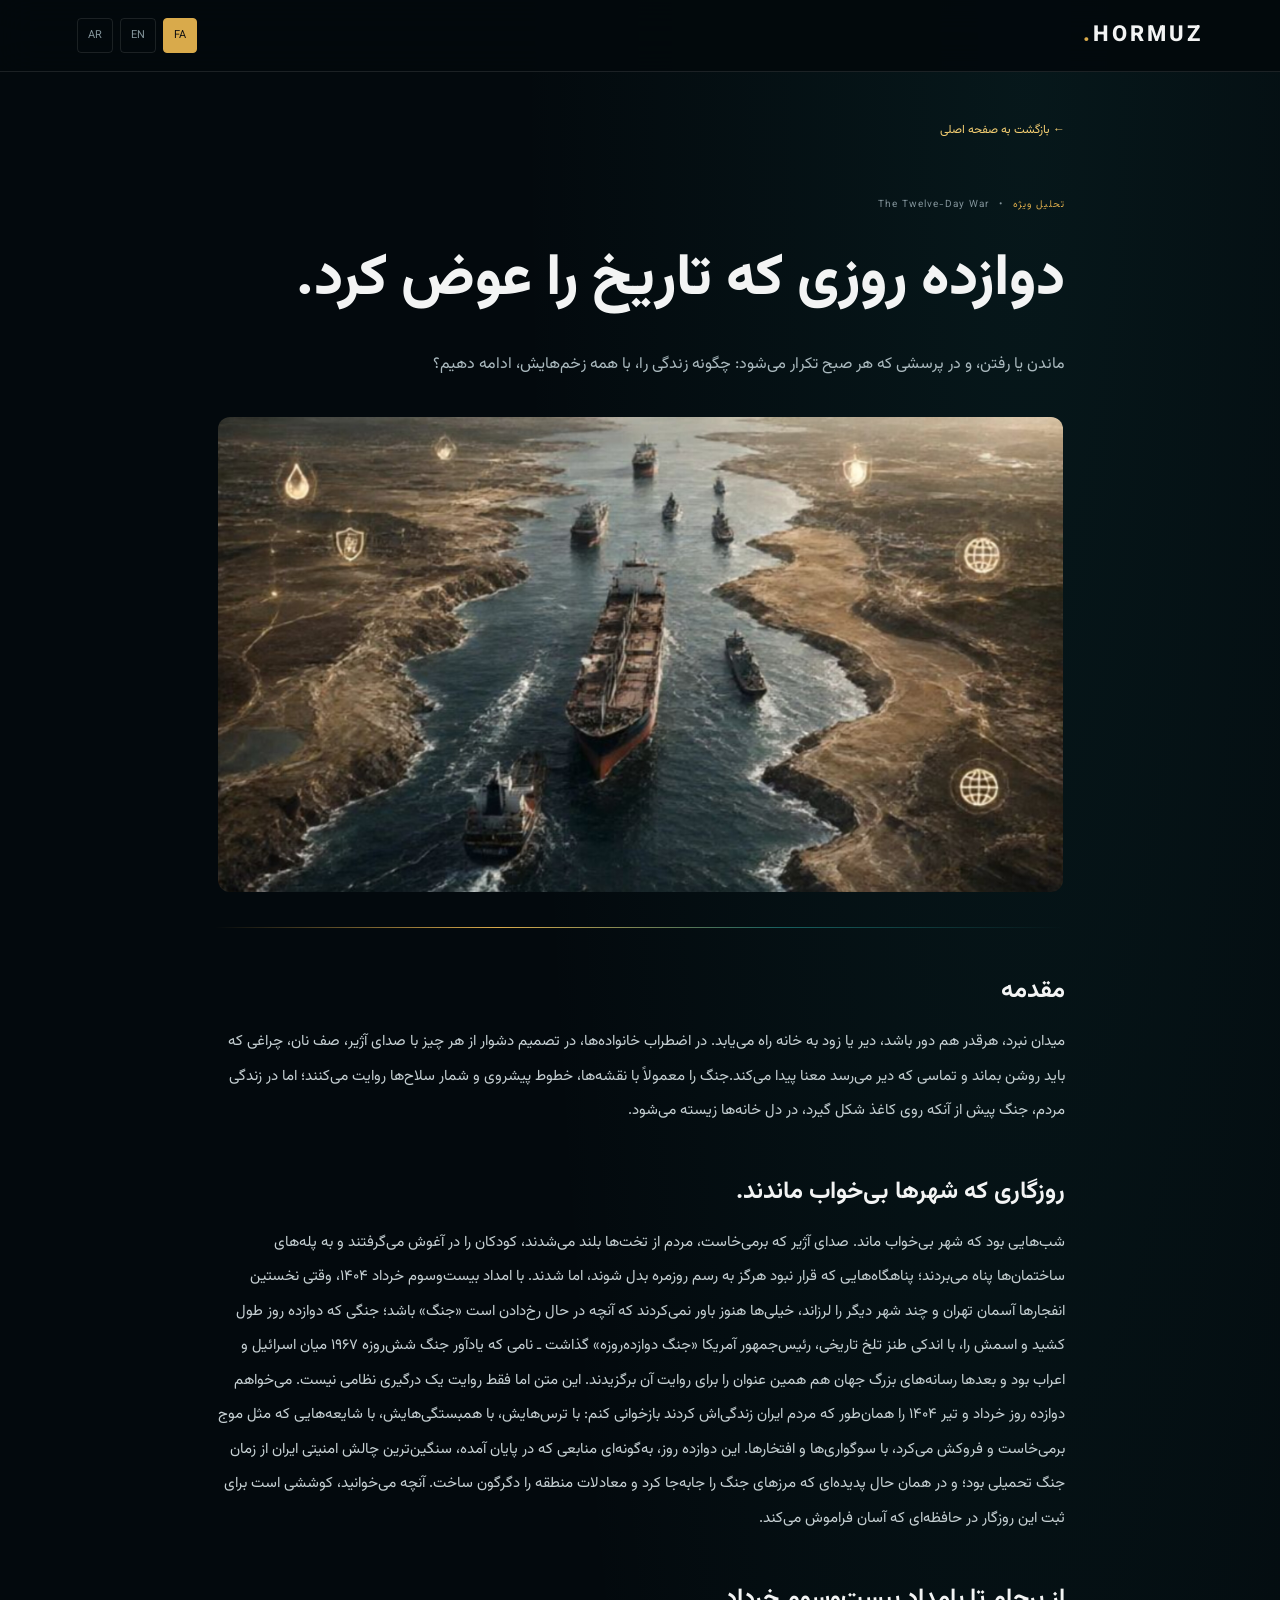
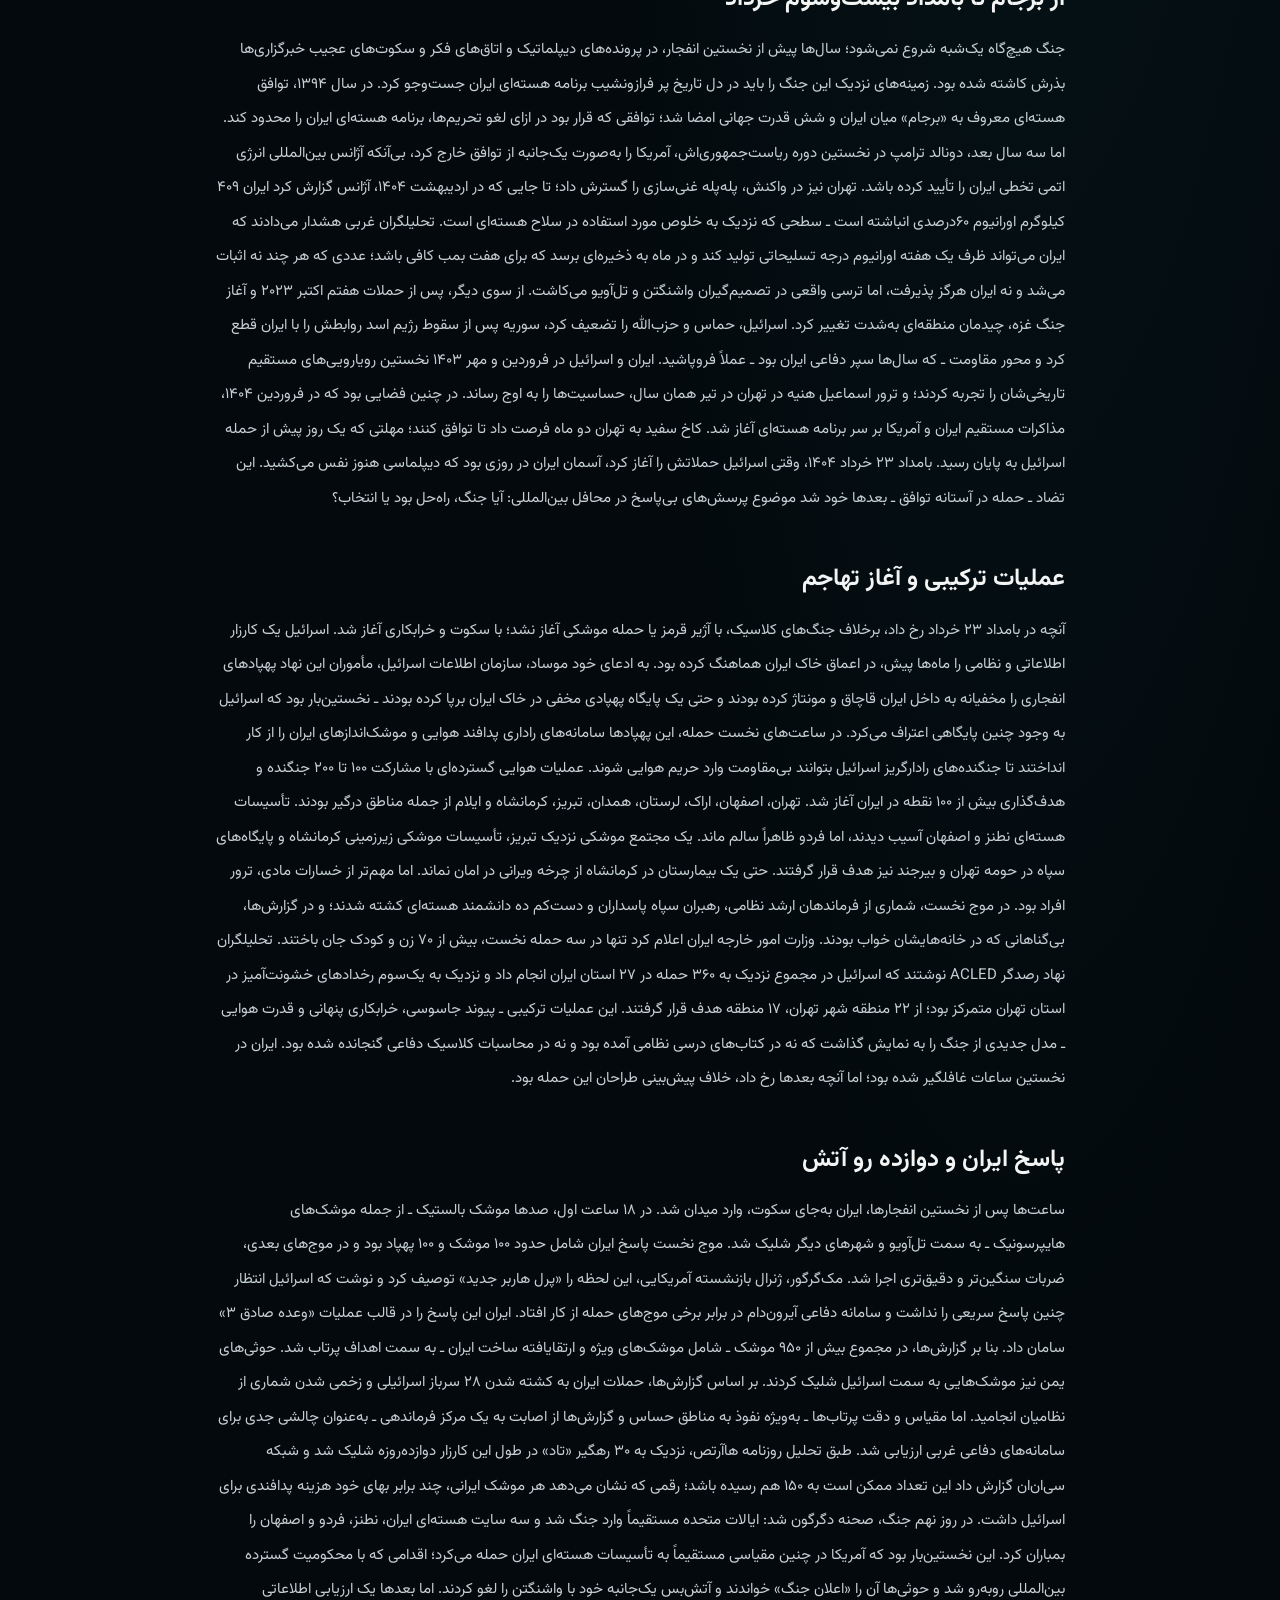
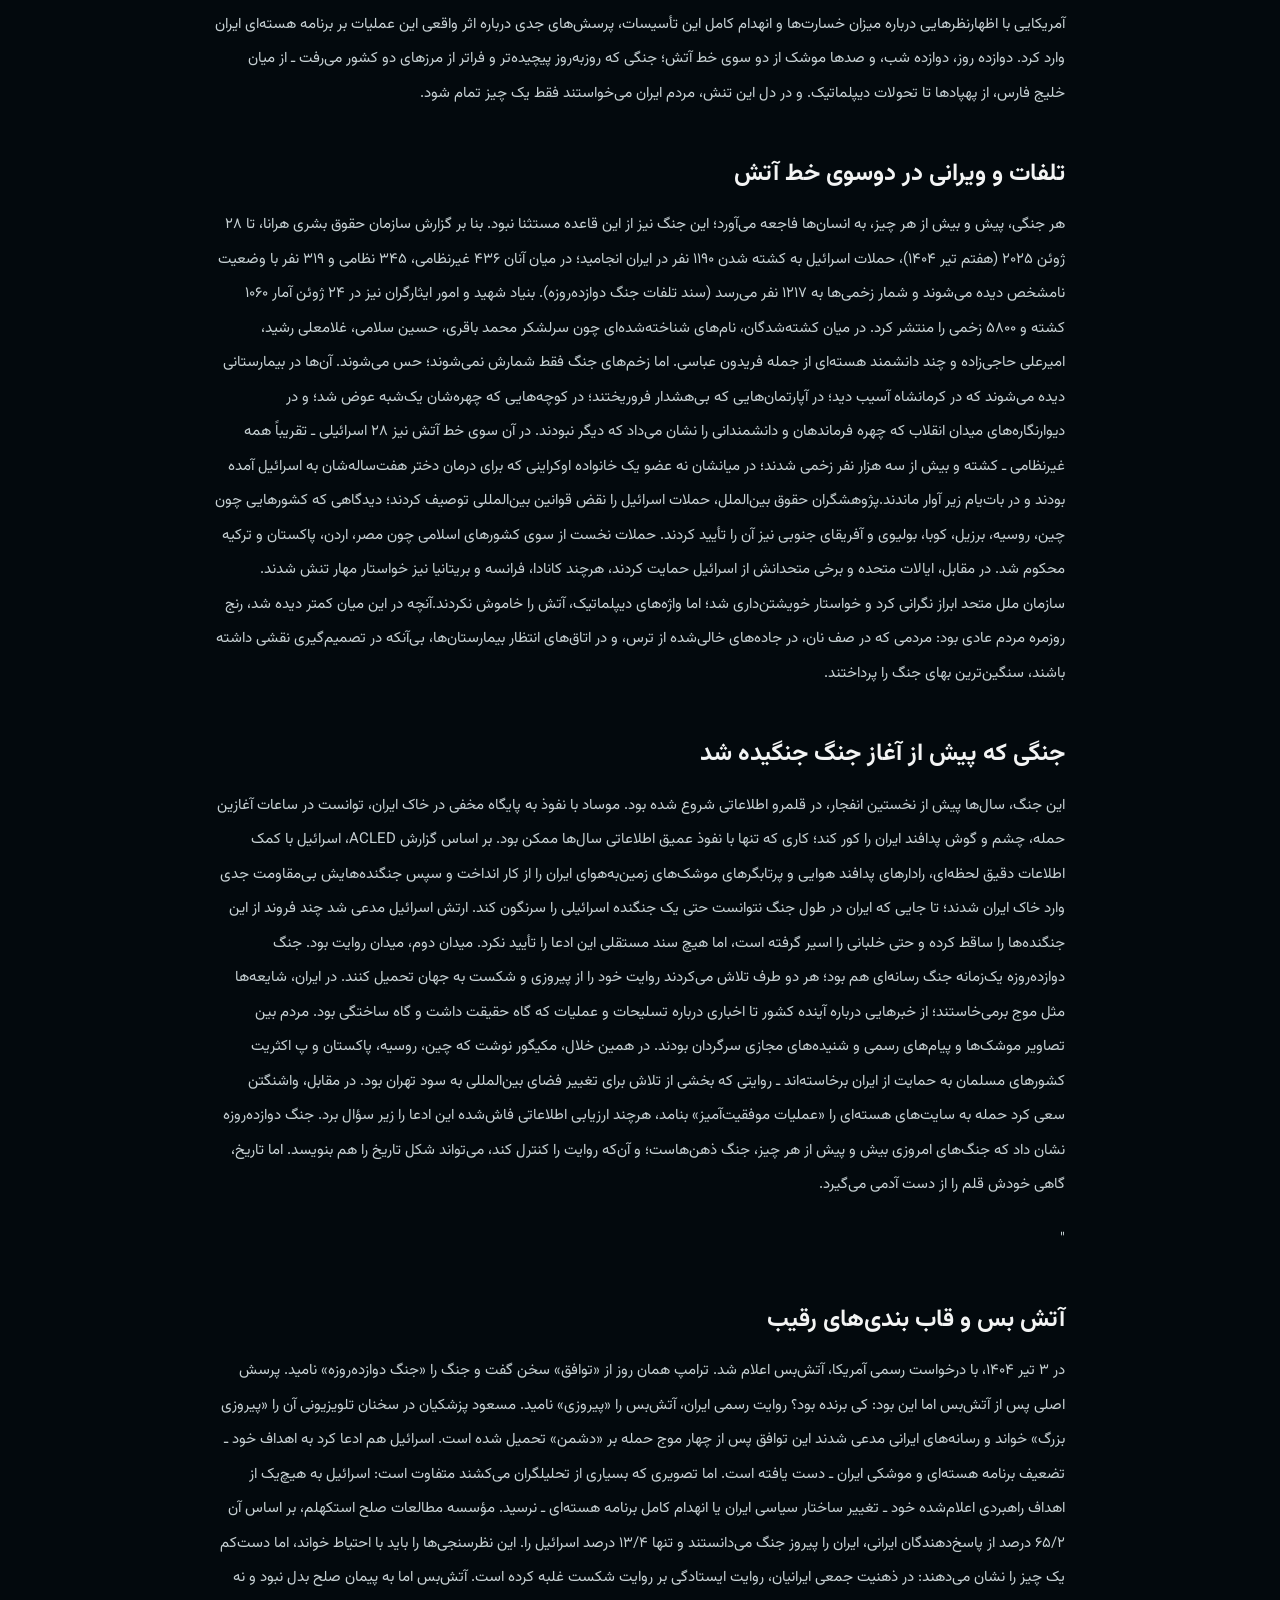
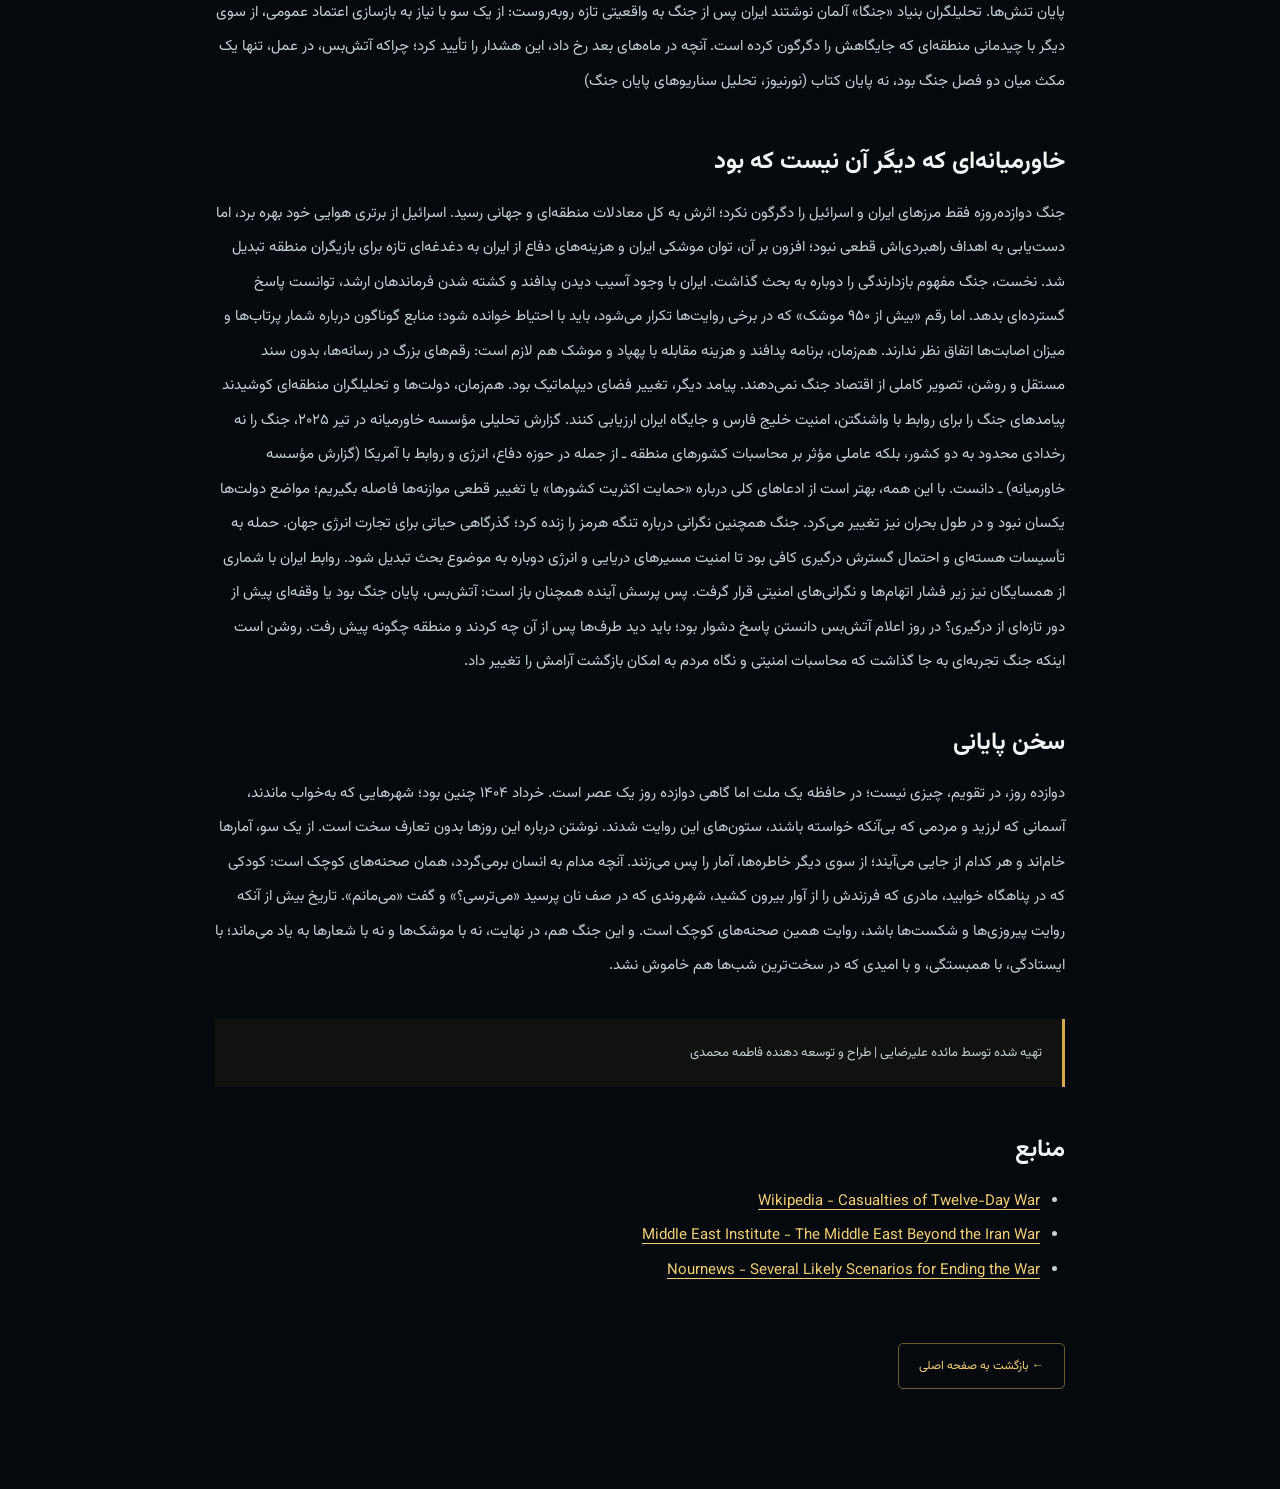
==== commit 1200ba80: "update website" ====
--- a/article.html
+++ b/article.html
@@ -46,7 +46,10 @@
         <p class="article-lead" data-article-lead>
              ﻣﺎﻧﺪﻥ ﯾﺎ ﺭﻓﺘﻦ، ﻭ ﺩﺭ ﭘﺮﺳﺸﯽ ﮐﻪ ﻫﺮ ﺻﺒﺢ ﺗﮑﺮﺍﺭ ﻣﯽﺷﻮﺩ: ﭼﮕﻮﻧﻪ ﺯﻧﺪﮔﯽ ﺭﺍ، ﺑﺎ ﻫﻤﻪ ﺯﺧﻢﻫﺎﯾﺶ، ﺍﺩﺍﻣﻪ ﺩﻫﯿﻢ؟
         </p>
-        
+
+        <div class="article-image">
+            <img src="image/article.imag.jpg" alt="">
+            </div>
         
         <div class="article-divider"></div>
 
@@ -100,6 +103,7 @@
                 اینجا پیامدهای احتمالی اختلال در حمل‌ونقل دریایی،
                 تجارت، انرژی و زندگی جوامع ساحلی را بررسی کن.
             </p>
+"
             
             <h2 data-article-heading-8>پیامدهای اقتصادی و انسانی</h2>
             
--- a/article.css
+++ b/article.css
@@ -202,4 +202,19 @@
     .article-body h2 {
         font-size: 21px;
     }
-}+}
+
+.article-image{
+    width :100%;
+    margin: 35px auto;
+    text-align: center;
+}
+
+.article-image img{
+    width: 100%;
+    max-width: 845px;
+    height: auto;
+    display: block;
+    margin: 0 auto;
+    border-radius: 12px;
+}
